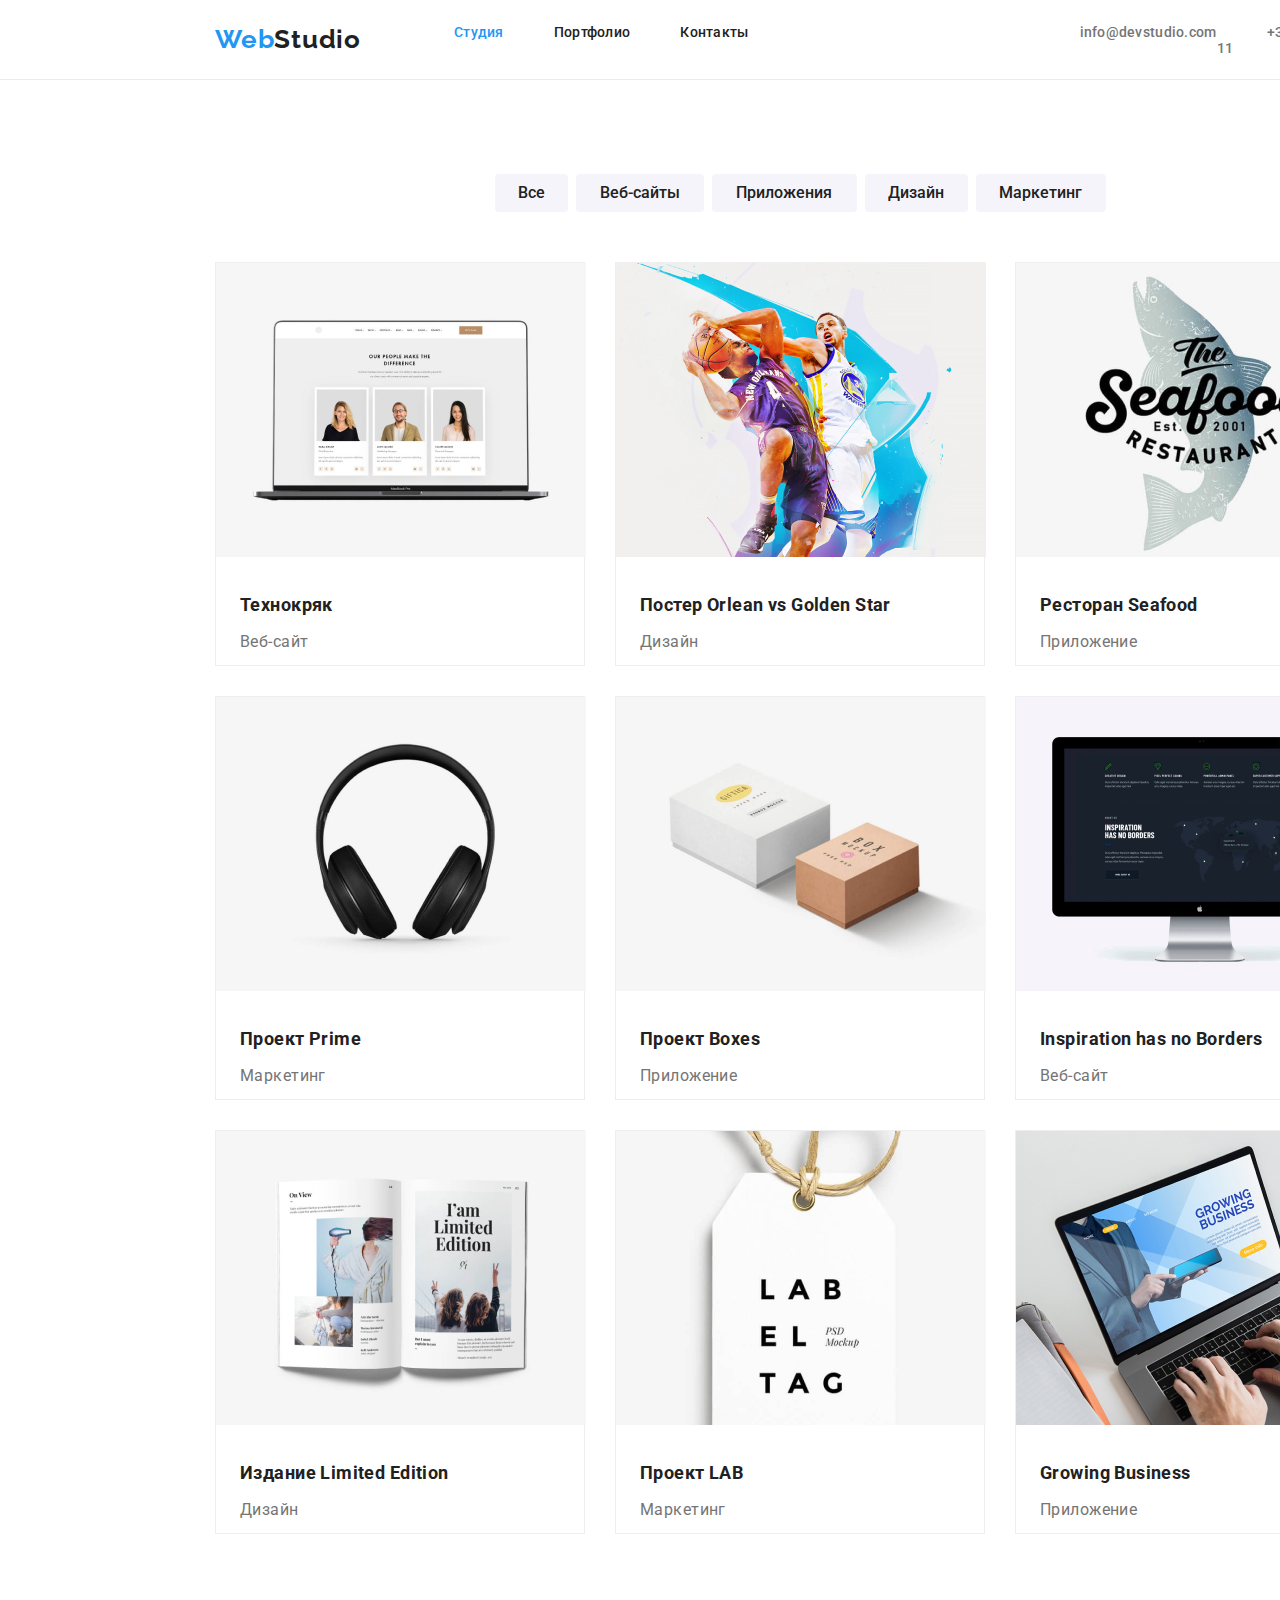
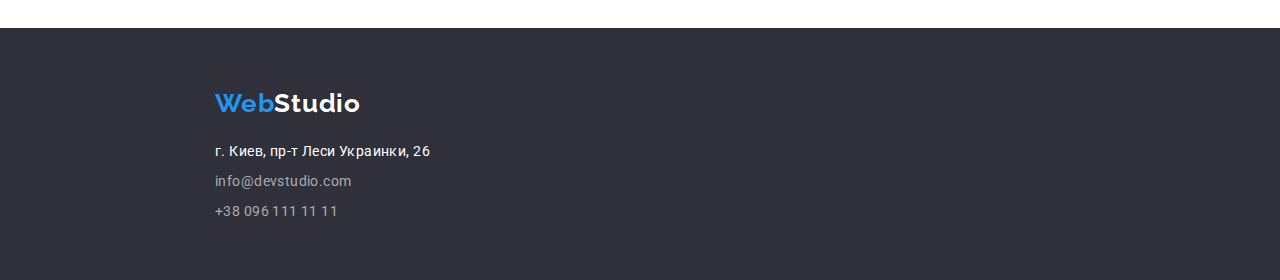
==== portfolio.html @ d246396d "Додана геометрія сторінки" ====
<!DOCTYPE html>
<html lang="ru">
<head>
    <meta charset="UTF-8">
    <meta name="viewport" content="width=device-width, initial-scale=1.0">
    <link rel="stylesheet" href="https://cdnjs.cloudflare.com/ajax/libs/modern-normalize/1.0.0/modern-normalize.min.css"/>
    <!-- <link rel="stylesheet" href="https://necolas.github.io/normalize.css/8.0.1/normalize.css" /> -->
    <link href="https://fonts.googleapis.com/css2?family=Oleo+Script&family=Raleway:wght@700&family=Roboto:wght@400;500;700;900&display=swap" rel="stylesheet">
    <link rel="stylesheet" href="./css/styles.css" />
    <title>Портфолио</title>
</head>
<body>
    <header class="container container-header">
        <a class="logo" href="./index.html" lang="en">Web<span class="logo-header">Studio</span></a>
        <div class="nav-address">
            <nav>
                <ul class="container-nav">
                    <li><a class="nav studio" href="./index.html">Студия</a></li>
                    <li><a class="nav" href="./portfolio.html">Портфолио</a></li>
                    <li><a class="nav" href="">Контакты</a></li>
                </ul>
            </nav>
            <address>
                <ul class="container-address">
                    <li><a class="contact-header" href="mailto:info@devstudio.com">info@devstudio.com</a></li>
                    <li><a class="contact-header" href="tel:+380961111111">+38 096 111 11 11</a></li>
                </ul>
            </address>
        </div>
    </header>

    <main class="container">
        <h1 hidden>Якась прихована херня</h1>
        <section class="block-portfolio">
            <h2 hidden>Ще одна прихована херня</h2>
            <ul class="button">
                <li class="b"><button class="buttons b1" type="button">Все</button></li>
                <li class="b"><button class="buttons b2" type="button">Веб-сайты</button></li>
                <li class="b"><button class="buttons b3" type="button">Приложения</button></li>
                <li class="b"><button class="buttons b4" type="button">Дизайн</button></li>
                <li class="b"><button class="buttons b5" type="button">Маркетинг</button></li>
            </ul>
            <ul class="desc">
                <li class="desc-portfolio">
                    <a href="">
                        <img src="./images/tech.jpg" width="370" height="294" alt="Веб-сайт Технокряка" />
                        <h3 class="header-project">Технокряк</h3>
                        <p class="desc-project">Веб-сайт</p>
                    </a>
                </li>
                <li class="desc-portfolio">
                    <a href="">
                        <img src="./images/basket.jpg" width="370" height="294" alt="Дизайн постера" />
                        <h3 class="header-project">Постер <span lang="en">Orlean vs Golden Star</span></h3>
                        <p class="desc-project">Дизайн</p>
                    </a>
                </li>
                <li class="desc-portfolio">
                    <a href="">
                        <img src="./images/restaurant.jpg" width="370" height="294" alt="Приложение ресторана" />
                        <h3 class="header-project">Ресторан <span lang="en">Seafood</span></h3>
                        <p class="desc-project">Приложение</p>
                    </a>
                </li>
                <li class="desc-portfolio">
                    <a href="">
                        <img src="./images/prime.jpg" width="370" height="294" alt="Маркетинговый проект" />
                        <h3 class="header-project">Проект <span lang="en">Prime</span></h3>
                        <p class="desc-project">Маркетинг</p>
                    </a>
                </li>
                <li class="desc-portfolio">
                    <a href="">
                        <img src="./images/boxes.jpg" width="370" height="294" alt="Приложение проекта" />
                        <h3 class="header-project">Проект <span lang="en">Boxes</span></h3>
                        <p class="desc-project">Приложение</p>
                    </a>
                </li>
                <li class="desc-portfolio">
                    <a href="">
                        <img src="./images/inspiration.jpg" width="370" height="294" alt="Веб-сайт Inspiration" />
                        <h3 class="header-project" lang="en">Inspiration has no Borders</h3>
                        <p class="desc-project">Веб-сайт</p>
                    </a>
                </li>
                <li class="desc-portfolio">
                    <a href="">
                        <img src="./images/publishing.jpg" width="370" height="294" alt="Дизайн издания" />
                        <h3 class="header-project">Издание <span lang="en">Limited Edition</span></h3>
                        <p class="desc-project">Дизайн</p>
                    </a>
                </li>
                <li class="desc-portfolio">
                    <a href="">
                        <img src="./images/lab.jpg" width="370" height="294" alt="Маркетинговый проект" />
                        <h3 class="header-project">Проект <span lang="en">LAB</span></h3>
                        <p class="desc-project">Маркетинг</p>
                    </a>
                </li>
                <li class="desc-portfolio">
                    <a href="">
                        <img src="./images/business.jpg" width="370" height="294" alt="Бизнесовое приложение" />
                        <h3 class="header-project" lang="en">Growing Business</h3>
                        <p class="desc-project">Приложение</p>
                    </a>
                </li>
            </ul>
        </section>
    </main>

    <footer class="container">
        <a class="logo" href="./index.html" lang="en">Web<span class="logo-footer">Studio</span></a>
        <address>
            <ul>
                <li class="container-addr"><a class="address" href="https://www.google.com/maps/d/viewer?mid=10uSM3H-mIU3GznYo2szRIEphczw&msa=0&ll=50.42732700000004%2C30.538092&z=17" target="_blank" rel="noopener noreferrer nofollow">г. Киев, пр-т Леси Украинки, 26</a></li>
                <li class="container-contacts"><a class="contact-footer" href="mailto:info@devstudio.com">info@devstudio.com</a></li>
                <li class="container-contacts"><a class="contact-footer" href="tel:+380961111111">+38 096 111 11 11</a></li>
            </ul>
        </address>
    </footer>
</body>
</html>
---- css/styles.css ----
* {
    margin: 0px;
    padding: 0px;
}

p, h1, h2, h3, ul {
    margin-block-start: 0px;
    margin-block-end: 0px;
}

ul {
    padding-inline-start: 0px;
}

body {
    font-family: 'Roboto', sans-serif;
    font-weight: 400;
    font-size: 14px;
    color: #757575;
    letter-spacing: 0.03em;
    line-height: 24px;
}

a {
    text-decoration: none;
}

ul {
    list-style-type: none;
}

header {
    font-weight: 500;
    line-height: 16px;
    letter-spacing: 0.02em;
}

.nav:hover, .contact-header:hover, .contact-footer:hover,
.logo:hover, .address:hover {
    color: #2196F3;
    /* text-decoration: underline; */
    cursor: pointer;
}

.buttons:hover {
    color: #FFFFFF;
    background-color: #2196F3;
    box-shadow: 0px 3px 1px rgba(0, 0, 0, 0.1), 0px 1px 2px rgba(0, 0, 0, 0.08), 0px 2px 2px rgba(0, 0, 0, 0.12);
    /* text-decoration: underline; */
    cursor: pointer;

}

.nav:focus, .contact-header:focus, .contact-footer:focus,
.logo:focus, .address:focus {
    color: #2196F3;
}

.buttons:focus {
    color: #FFFFFF;
    background-color:  #2196F3;
    box-shadow: 0px 3px 1px rgba(0, 0, 0, 0.1), 0px 1px 2px rgba(0, 0, 0, 0.08), 0px 2px 2px rgba(0, 0, 0, 0.12);
}

footer, .section-main {
    background-color: #2F303A;
}

.logo {
    font-family: 'Raleway', sans-serif;
    font-weight: 700;
    font-size: 26px;
    color: #2196F3;
    line-height: 31px;
    letter-spacing: 0.03em;
}

.logo-header {
    color: #212121;
}

.logo-footer {
    color: #FFFFFF;
}

.nav {
    color: #212121;
}

.contact-header {
    color: #757575;
    font-style: normal;
}

.contact-footer {
    color: rgba(255, 255, 255, 0.6);
    font-style: normal;
}

.address {
    color: #FFFFFF;
    font-style: normal;
}

.button-main {
    font-family: 'Roboto', sans-serif;
    font-weight: 700;
    font-size: 16px;
    color: #FFFFFF;
    background-color: #188CE8;
    width: 200px;
    height: 50px;
    border: 0px;
    border-radius: 4px;
    box-shadow: 0px 4px 4px rgba(0, 0, 0, 0.15);
}

.buttons {
    font-family: 'Roboto', sans-serif;
    font-weight: 500;
    font-size: 16px;
    color: #212121;
    background-color: #F5F4FA;
    height: 38px;
    border: 0px;
    border-radius: 4px;
}

.b:not(:last-child) {
    margin-right: 8px;
}

.b1 {
    width: 73px;
}

.b2 {
    width: 128px;
}

.b3 {
    width: 145px;
}

.b4 {
    width: 103px;
}

.b5 {
    width: 130px;
}

.desc-names {
    font-size: 16px;
    line-height: 30px;
    background-color: #F5F4FA;
    padding-top: 94px;
}

.desc {
    font-size: 16px;
    line-height: 30px;
    display: flex;
    flex-direction: row;
    flex-wrap: wrap;
    justify-content: space-between;
    /*align-content: space-between;*/
}

.header-main {
    font-weight: 900;
    font-size: 44px;
    color: #FFFFFF;
    text-transform: uppercase;
    text-align: center;
    letter-spacing: 0.06em;
    line-height: 60px;
}

.header-project {
    font-weight: 700;
    font-size: 18px;
    color: #212121;
    line-height: 36px;
    margin: 20px 24px 4px;
}

.header-section {
    font-weight: 700;
    font-size: 36px;
    color: #212121;
    line-height: 42px;
    text-align: center;
}

.header-feature {
    font-weight: 700;
    font-size: 14px;
    color: #212121;
    text-transform: uppercase;
    line-height: 16px;
}

.header-name {
    font-weight: 500;
    font-size: 16px;
    color: #212121;
    line-height: 19px;
    text-align: center;
    padding-top: 30px;
    padding-bottom: 10px;
}

.desc-name {
    line-height: 19px;
    text-align: center;
    padding-bottom: 30px;
}

.desc-project {
    color: #757575;
    margin: 0px 24px 20px;
}

.studio, .portfolio {
    color: #2196F3;
}

.container {
    width: 1600px;
}

.container-header {
    display: flex;
    align-items: center;
    height: 80px;
    padding: 24px 215px;
    justify-content: space-between;
    border-bottom: 1px solid #ECECEC;
}

header > a {
    margin-right: 43px; /* =93-50 */
}

.nav-address {
    display: flex;
    justify-content: space-between;
}

.container-nav {
    display: flex;
    margin-right: 281px; /* =331-50 */
}

.container-address {
    display: flex;
}

.nav, .contact-header {
    margin-left: 50px;
}

.section-main {
    height: 600px;
    padding: 200px 452px;
    display: flex;
    flex-direction: column;
    align-items: center;
    justify-content: space-between;
}

.features {
    display: flex;
    flex-direction: row;
    padding: 94px 215px;
}

.block-feature {
    width: 270px;
}

.block-feature:not(:last-child) {
    margin-right: 30px;
}

.desc-feature {
    height: 75px;
    margin-top: 10px;
}

.images {
    display: flex;
    flex-direction: row;
    padding: 50px 215px 94px;
}

.image:not(:last-child) {
    margin-right: 30px;
}

.container-name {
    display: flex;
    flex-direction: row;
    padding: 50px 215px 94px;
}

.block-name {
    width: 270px;
    height: 368px;
    background-color: #FFFFFF;
    border-radius: 0px 0px 4px 4px;
    box-shadow: 0px 1px 3px rgba(0, 0, 0, 0.12), 0px 1px 1px rgba(0, 0, 0, 0.14), 0px 2px 1px rgba(0, 0, 0, 0.2);
}

.block-name:not(:last-child) {
    margin-right: 30px;
}

footer {
    height: 252px;
    padding-top: 60px;
    padding-left: 215px;
    padding-bottom: 60px;
}

.container-addr {
    margin-top: 20px;
    height: 21px;
}

.container-contacts {
    margin-top: 9px;
    height: 21px;
}

.block-portfolio {
    width: 1170px;
    height: 1360px;
    margin: 94px 215px;
}

.button {
    display: flex;
    flex-direction: row;
    justify-content: center;
    margin-bottom: 20px; /* =50-30 */
}

.desc-portfolio {
    width: 370px;
    height: 404px;
    border: 1px solid #EEEEEE;
    margin-top: 30px;
}
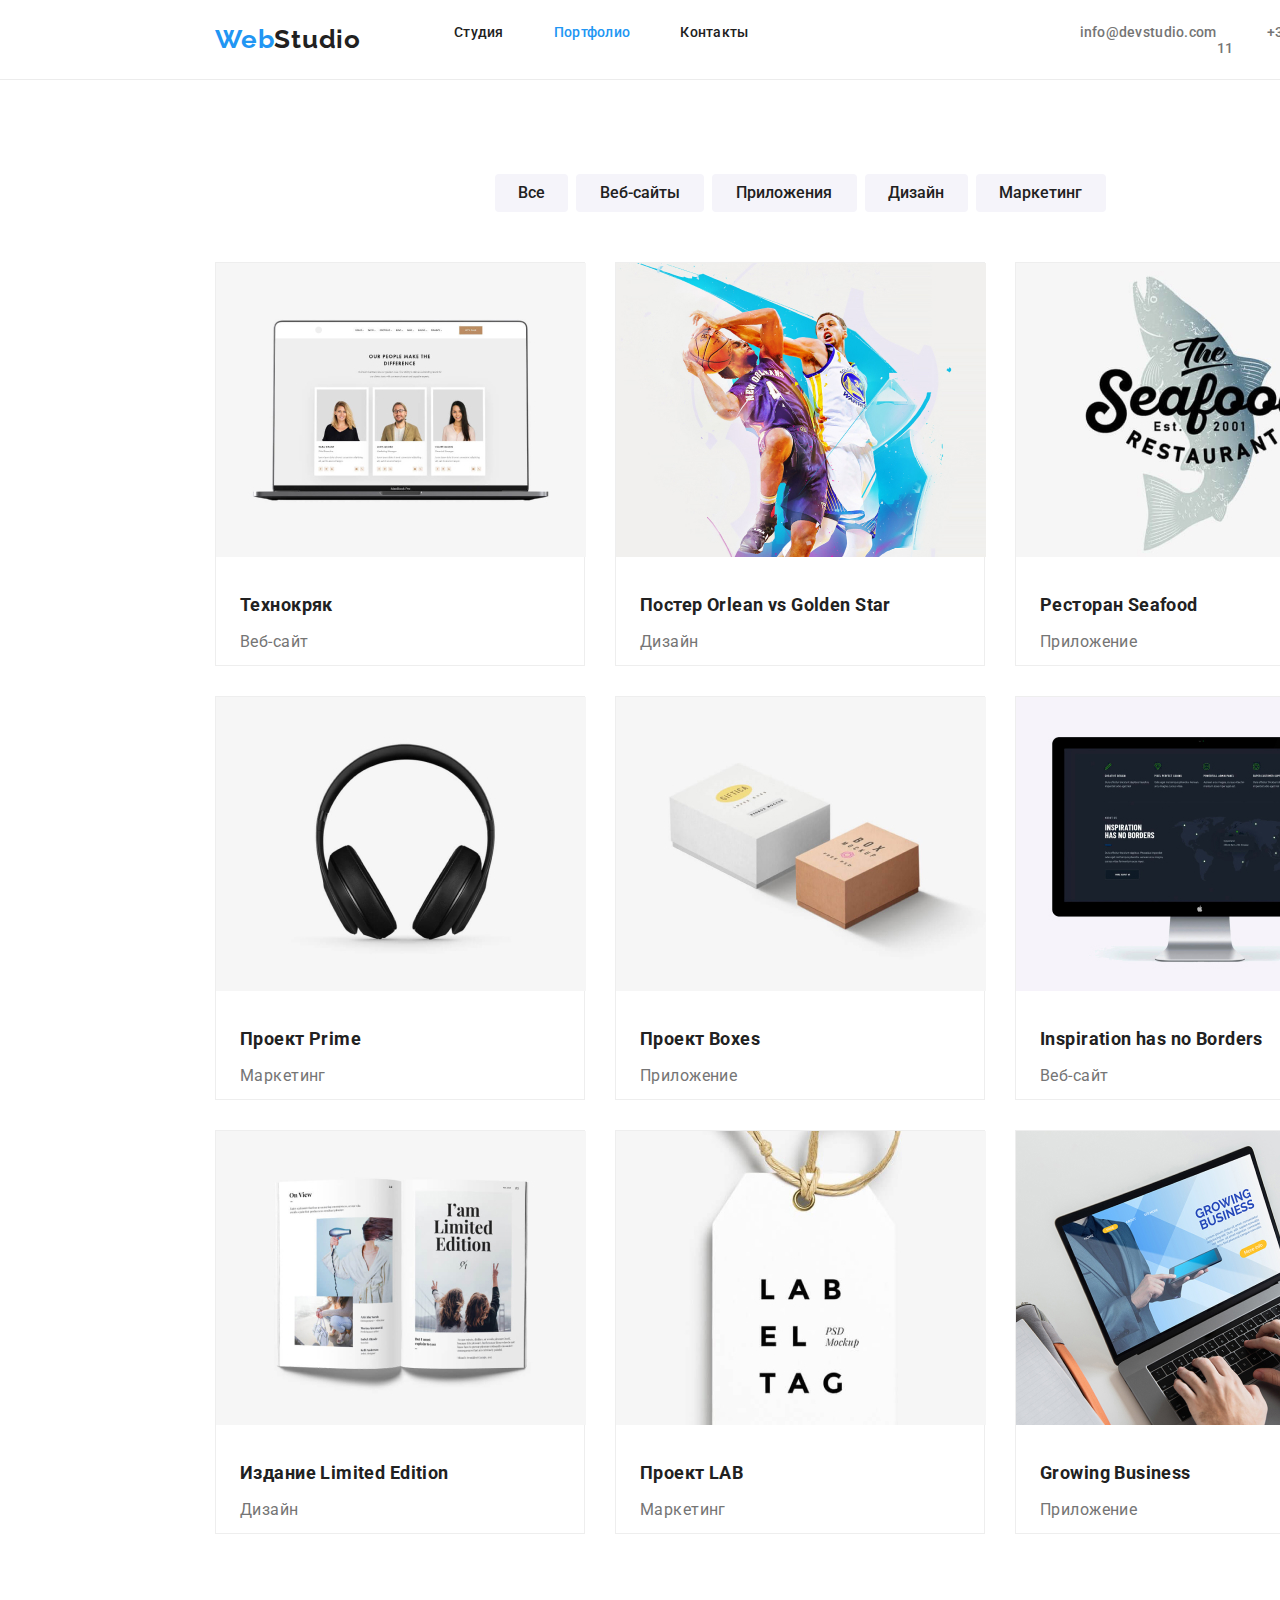
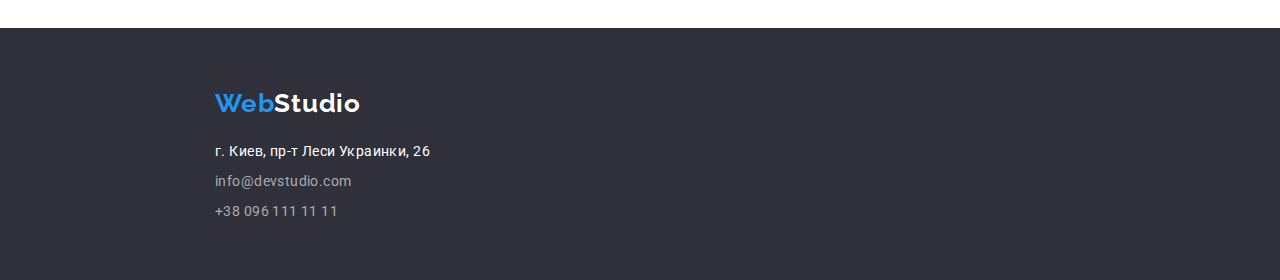
==== commit 119f262b: "Додана 1 правка" ====
--- a/portfolio.html
+++ b/portfolio.html
@@ -15,8 +15,8 @@
         <div class="nav-address">
             <nav>
                 <ul class="container-nav">
-                    <li><a class="nav studio" href="./index.html">Студия</a></li>
-                    <li><a class="nav" href="./portfolio.html">Портфолио</a></li>
+                    <li><a class="nav" href="./index.html">Студия</a></li>
+                    <li><a class="nav portfolio" href="./portfolio.html">Портфолио</a></li>
                     <li><a class="nav" href="">Контакты</a></li>
                 </ul>
             </nav>
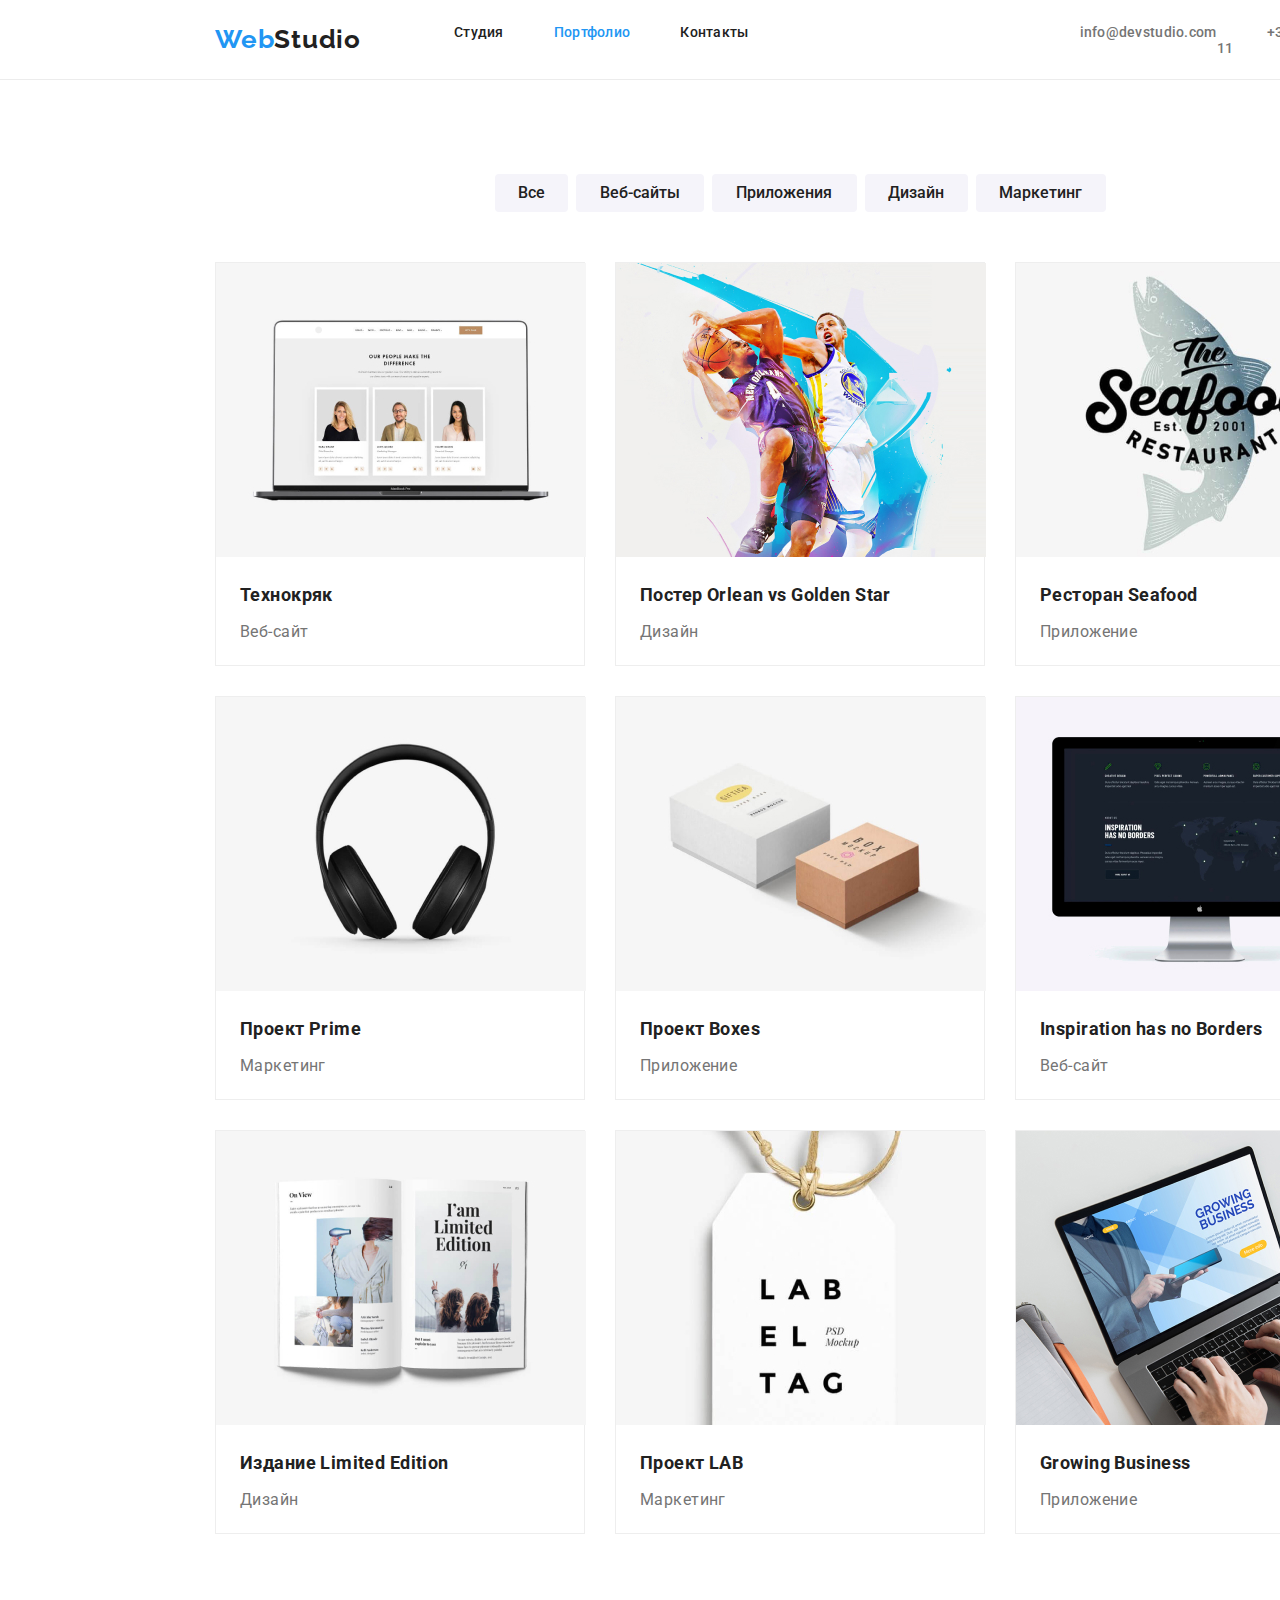
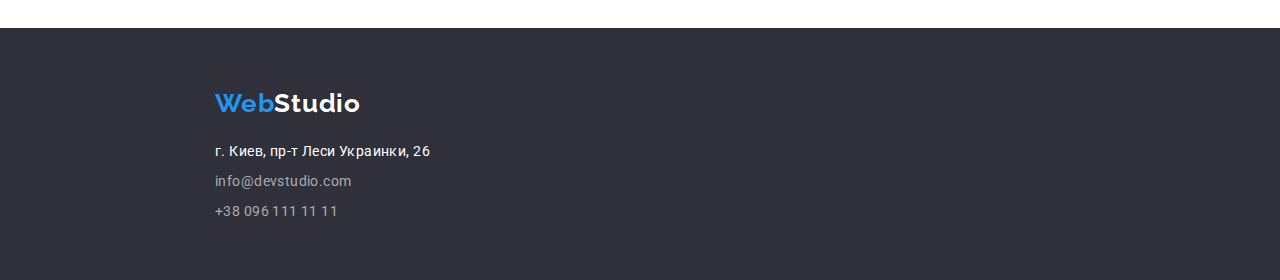
==== commit 733551b8: "Додано обгортки div та видалено нижні відступи картинок" ====
--- a/portfolio.html
+++ b/portfolio.html
@@ -44,64 +44,82 @@
                 <li class="desc-portfolio">
                     <a href="">
                         <img src="./images/tech.jpg" width="370" height="294" alt="Веб-сайт Технокряка" />
-                        <h3 class="header-project">Технокряк</h3>
-                        <p class="desc-project">Веб-сайт</p>
+                        <div class="project">
+                            <h3 class="header-project">Технокряк</h3>
+                            <p class="desc-project">Веб-сайт</p>
+                        </div>
                     </a>
                 </li>
                 <li class="desc-portfolio">
                     <a href="">
                         <img src="./images/basket.jpg" width="370" height="294" alt="Дизайн постера" />
-                        <h3 class="header-project">Постер <span lang="en">Orlean vs Golden Star</span></h3>
-                        <p class="desc-project">Дизайн</p>
+                        <div class="project">
+                            <h3 class="header-project">Постер <span lang="en">Orlean vs Golden Star</span></h3>
+                            <p class="desc-project">Дизайн</p>
+                        </div>
                     </a>
                 </li>
                 <li class="desc-portfolio">
                     <a href="">
                         <img src="./images/restaurant.jpg" width="370" height="294" alt="Приложение ресторана" />
-                        <h3 class="header-project">Ресторан <span lang="en">Seafood</span></h3>
-                        <p class="desc-project">Приложение</p>
+                        <div class="project">
+                            <h3 class="header-project">Ресторан <span lang="en">Seafood</span></h3>
+                            <p class="desc-project">Приложение</p>
+                        </div>
                     </a>
                 </li>
                 <li class="desc-portfolio">
                     <a href="">
                         <img src="./images/prime.jpg" width="370" height="294" alt="Маркетинговый проект" />
-                        <h3 class="header-project">Проект <span lang="en">Prime</span></h3>
-                        <p class="desc-project">Маркетинг</p>
+                        <div class="project">
+                            <h3 class="header-project">Проект <span lang="en">Prime</span></h3>
+                            <p class="desc-project">Маркетинг</p>
+                        </div>
                     </a>
                 </li>
                 <li class="desc-portfolio">
                     <a href="">
                         <img src="./images/boxes.jpg" width="370" height="294" alt="Приложение проекта" />
-                        <h3 class="header-project">Проект <span lang="en">Boxes</span></h3>
-                        <p class="desc-project">Приложение</p>
+                        <div class="project">
+                            <h3 class="header-project">Проект <span lang="en">Boxes</span></h3>
+                            <p class="desc-project">Приложение</p>
+                        </div>
                     </a>
                 </li>
                 <li class="desc-portfolio">
                     <a href="">
                         <img src="./images/inspiration.jpg" width="370" height="294" alt="Веб-сайт Inspiration" />
-                        <h3 class="header-project" lang="en">Inspiration has no Borders</h3>
-                        <p class="desc-project">Веб-сайт</p>
+                        <div class="project">
+                            <h3 class="header-project" lang="en">Inspiration has no Borders</h3>
+                            <p class="desc-project">Веб-сайт</p>
+                        </div>
                     </a>
                 </li>
                 <li class="desc-portfolio">
                     <a href="">
                         <img src="./images/publishing.jpg" width="370" height="294" alt="Дизайн издания" />
-                        <h3 class="header-project">Издание <span lang="en">Limited Edition</span></h3>
-                        <p class="desc-project">Дизайн</p>
+                        <div class="project">
+                            <h3 class="header-project">Издание <span lang="en">Limited Edition</span></h3>
+                            <p class="desc-project">Дизайн</p>
+                        </div>
                     </a>
                 </li>
                 <li class="desc-portfolio">
                     <a href="">
                         <img src="./images/lab.jpg" width="370" height="294" alt="Маркетинговый проект" />
-                        <h3 class="header-project">Проект <span lang="en">LAB</span></h3>
-                        <p class="desc-project">Маркетинг</p>
+                        <div class="project">
+                            <h3 class="header-project">Проект <span lang="en">LAB</span></h3>
+                            <p class="desc-project">Маркетинг</p>
+                        </div>
                     </a>
                 </li>
                 <li class="desc-portfolio">
                     <a href="">
                         <img src="./images/business.jpg" width="370" height="294" alt="Бизнесовое приложение" />
-                        <h3 class="header-project" lang="en">Growing Business</h3>
-                        <p class="desc-project">Приложение</p>
+                        <div class="project">
+                            <h3 class="header-project" lang="en">Growing Business</h3>
+                            <p class="desc-project">Приложение</p>
+                        </div>
                     </a>
                 </li>
             </ul>
--- a/css/styles.css
+++ b/css/styles.css
@@ -10,6 +10,11 @@
 
 ul {
     padding-inline-start: 0px;
+}
+
+img {
+    display: block;
+    /* max-width: 100%; */
 }
 
 body {
@@ -182,7 +187,8 @@
     font-size: 18px;
     color: #212121;
     line-height: 36px;
-    margin: 20px 24px 4px;
+    /* margin: 20px 24px 4px; */
+    margin-bottom: 4px;
 }
 
 .header-section {
@@ -207,19 +213,28 @@
     color: #212121;
     line-height: 19px;
     text-align: center;
-    padding-top: 30px;
-    padding-bottom: 10px;
+    /* padding-top: 30px;
+    padding-bottom: 10px; */
+    margin-bottom: 10px;
 }
 
 .desc-name {
     line-height: 19px;
     text-align: center;
-    padding-bottom: 30px;
+    /* padding-bottom: 30px; */
+}
+
+.name {
+    padding: 30px 0px;
 }
 
 .desc-project {
     color: #757575;
-    margin: 0px 24px 20px;
+    /* margin: 0px 24px 20px; */
+}
+
+.project {
+    padding: 20px 24px;
 }
 
 .studio, .portfolio {
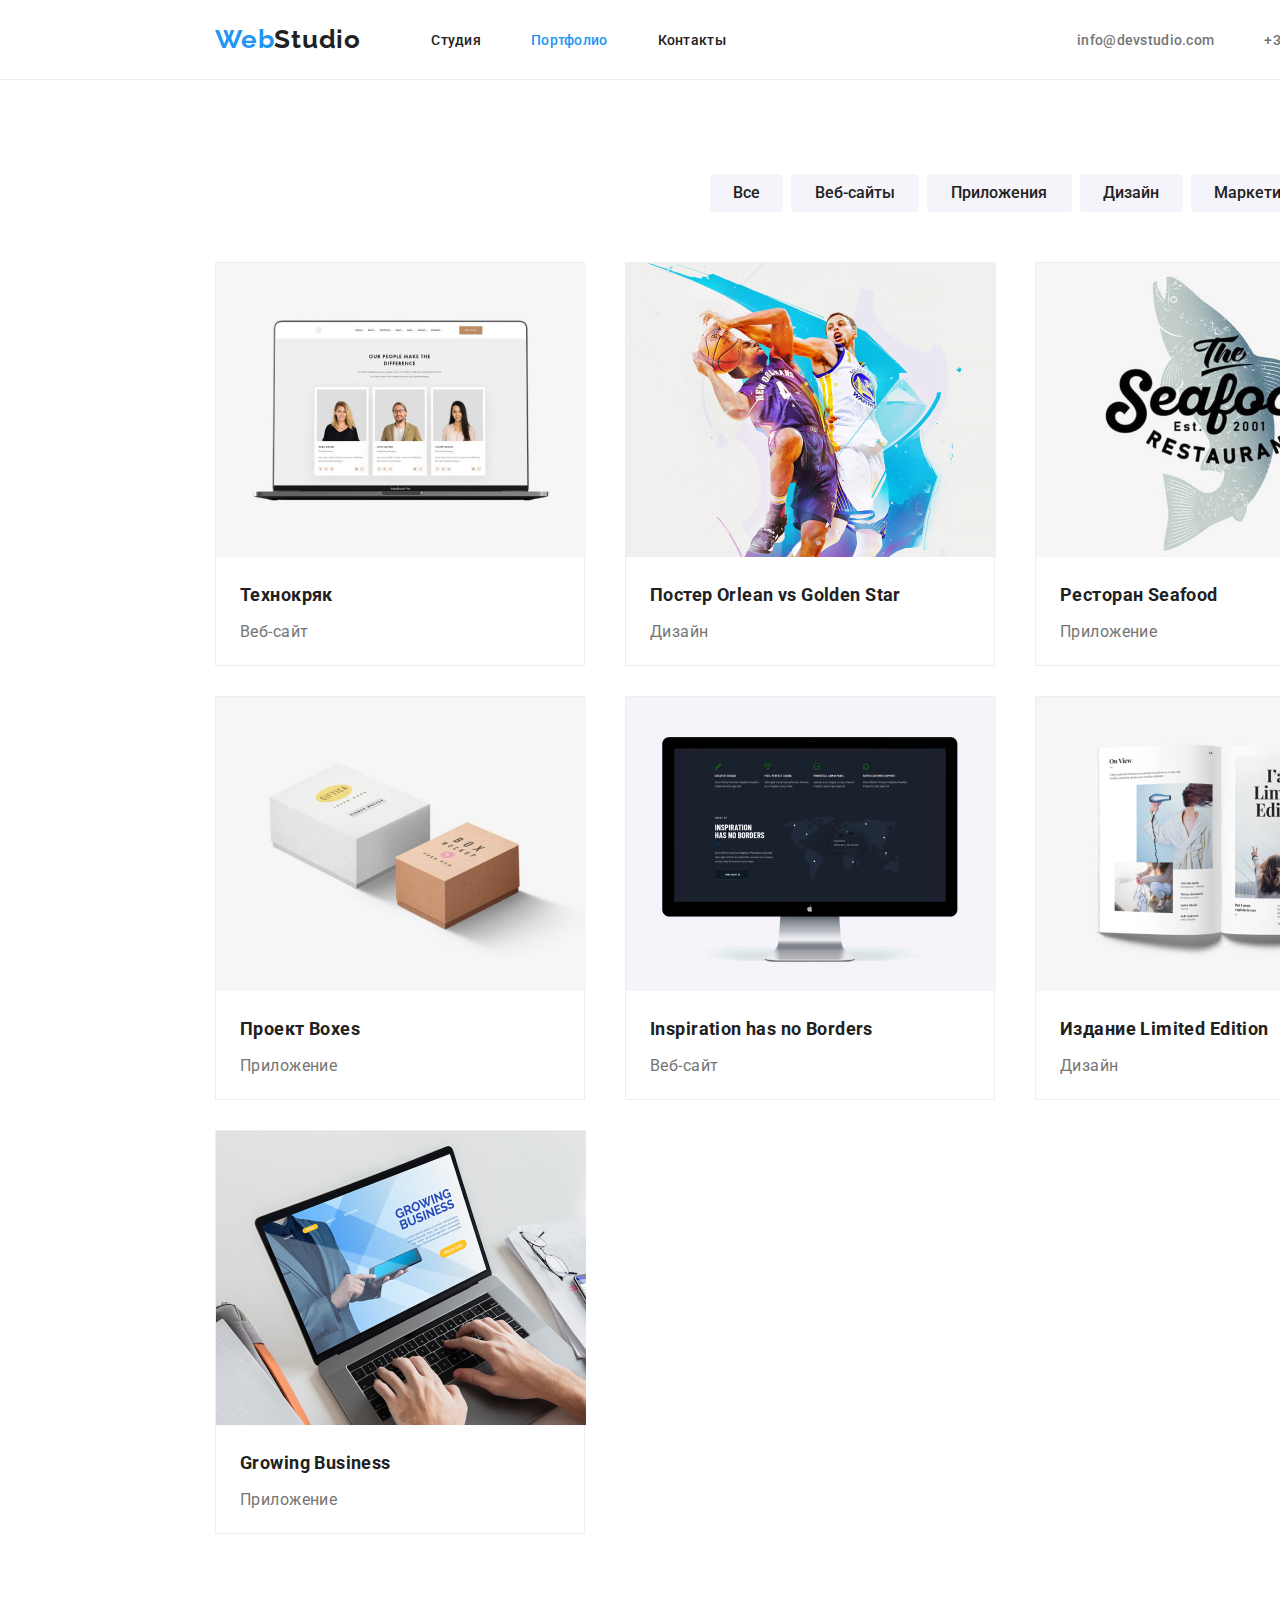
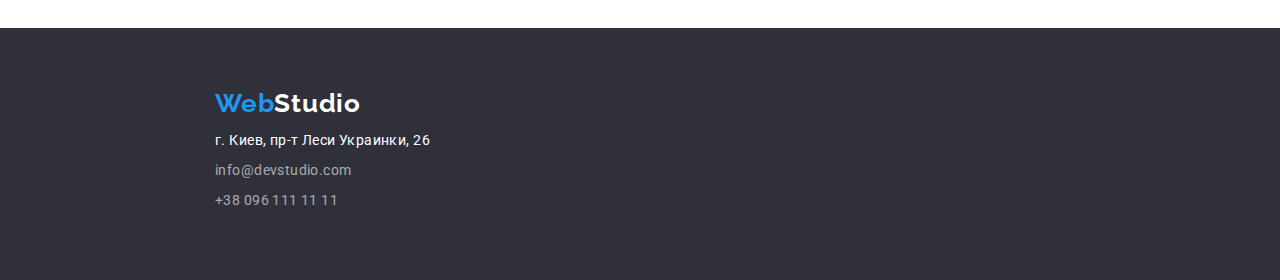
==== commit 1e1d37db: "Перероблено розмітку сторінки Студіо" ====
--- a/portfolio.html
+++ b/portfolio.html
@@ -10,131 +10,135 @@
     <title>Портфолио</title>
 </head>
 <body>
-    <header class="container container-header">
-        <a class="logo" href="./index.html" lang="en">Web<span class="logo-header">Studio</span></a>
-        <div class="nav-address">
-            <nav>
+    <header>
+        <div class="container container-header">
+            <a class="logo" href="./index.html" lang="en">Web<span class="logo-header">Studio</span></a>
+            <nav class="navigation">
                 <ul class="container-nav">
-                    <li><a class="nav" href="./index.html">Студия</a></li>
-                    <li><a class="nav portfolio" href="./portfolio.html">Портфолио</a></li>
-                    <li><a class="nav" href="">Контакты</a></li>
+                    <li class="nav-item"><a class="nav" href="./index.html">Студия</a></li>
+                    <li class="nav-item"><a class="nav portfolio" href="./portfolio.html">Портфолио</a></li>
+                    <li class="nav-item"><a class="nav" href="">Контакты</a></li>
                 </ul>
             </nav>
             <address>
                 <ul class="container-address">
-                    <li><a class="contact-header" href="mailto:info@devstudio.com">info@devstudio.com</a></li>
-                    <li><a class="contact-header" href="tel:+380961111111">+38 096 111 11 11</a></li>
+                    <li class="contact-item"><a class="contact-header" href="mailto:info@devstudio.com">info@devstudio.com</a></li>
+                    <li class="contact-item"><a class="contact-header" href="tel:+380961111111">+38 096 111 11 11</a></li>
                 </ul>
             </address>
         </div>
     </header>
 
-    <main class="container">
+    <main>
         <h1 hidden>Якась прихована херня</h1>
         <section class="block-portfolio">
-            <h2 hidden>Ще одна прихована херня</h2>
-            <ul class="button">
-                <li class="b"><button class="buttons b1" type="button">Все</button></li>
-                <li class="b"><button class="buttons b2" type="button">Веб-сайты</button></li>
-                <li class="b"><button class="buttons b3" type="button">Приложения</button></li>
-                <li class="b"><button class="buttons b4" type="button">Дизайн</button></li>
-                <li class="b"><button class="buttons b5" type="button">Маркетинг</button></li>
-            </ul>
-            <ul class="desc">
-                <li class="desc-portfolio">
-                    <a href="">
-                        <img src="./images/tech.jpg" width="370" height="294" alt="Веб-сайт Технокряка" />
-                        <div class="project">
-                            <h3 class="header-project">Технокряк</h3>
-                            <p class="desc-project">Веб-сайт</p>
-                        </div>
-                    </a>
-                </li>
-                <li class="desc-portfolio">
-                    <a href="">
-                        <img src="./images/basket.jpg" width="370" height="294" alt="Дизайн постера" />
-                        <div class="project">
-                            <h3 class="header-project">Постер <span lang="en">Orlean vs Golden Star</span></h3>
-                            <p class="desc-project">Дизайн</p>
-                        </div>
-                    </a>
-                </li>
-                <li class="desc-portfolio">
-                    <a href="">
-                        <img src="./images/restaurant.jpg" width="370" height="294" alt="Приложение ресторана" />
-                        <div class="project">
-                            <h3 class="header-project">Ресторан <span lang="en">Seafood</span></h3>
-                            <p class="desc-project">Приложение</p>
-                        </div>
-                    </a>
-                </li>
-                <li class="desc-portfolio">
-                    <a href="">
-                        <img src="./images/prime.jpg" width="370" height="294" alt="Маркетинговый проект" />
-                        <div class="project">
-                            <h3 class="header-project">Проект <span lang="en">Prime</span></h3>
-                            <p class="desc-project">Маркетинг</p>
-                        </div>
-                    </a>
-                </li>
-                <li class="desc-portfolio">
-                    <a href="">
-                        <img src="./images/boxes.jpg" width="370" height="294" alt="Приложение проекта" />
-                        <div class="project">
-                            <h3 class="header-project">Проект <span lang="en">Boxes</span></h3>
-                            <p class="desc-project">Приложение</p>
-                        </div>
-                    </a>
-                </li>
-                <li class="desc-portfolio">
-                    <a href="">
-                        <img src="./images/inspiration.jpg" width="370" height="294" alt="Веб-сайт Inspiration" />
-                        <div class="project">
-                            <h3 class="header-project" lang="en">Inspiration has no Borders</h3>
-                            <p class="desc-project">Веб-сайт</p>
-                        </div>
-                    </a>
-                </li>
-                <li class="desc-portfolio">
-                    <a href="">
-                        <img src="./images/publishing.jpg" width="370" height="294" alt="Дизайн издания" />
-                        <div class="project">
-                            <h3 class="header-project">Издание <span lang="en">Limited Edition</span></h3>
-                            <p class="desc-project">Дизайн</p>
-                        </div>
-                    </a>
-                </li>
-                <li class="desc-portfolio">
-                    <a href="">
-                        <img src="./images/lab.jpg" width="370" height="294" alt="Маркетинговый проект" />
-                        <div class="project">
-                            <h3 class="header-project">Проект <span lang="en">LAB</span></h3>
-                            <p class="desc-project">Маркетинг</p>
-                        </div>
-                    </a>
-                </li>
-                <li class="desc-portfolio">
-                    <a href="">
-                        <img src="./images/business.jpg" width="370" height="294" alt="Бизнесовое приложение" />
-                        <div class="project">
-                            <h3 class="header-project" lang="en">Growing Business</h3>
-                            <p class="desc-project">Приложение</p>
-                        </div>
-                    </a>
-                </li>
-            </ul>
+            <div class="container">
+                <h2 hidden>Ще одна прихована херня</h2>
+                <ul class="button">
+                    <li class="b"><button class="buttons b1" type="button">Все</button></li>
+                    <li class="b"><button class="buttons b2" type="button">Веб-сайты</button></li>
+                    <li class="b"><button class="buttons b3" type="button">Приложения</button></li>
+                    <li class="b"><button class="buttons b4" type="button">Дизайн</button></li>
+                    <li class="b"><button class="buttons b5" type="button">Маркетинг</button></li>
+                </ul>
+                <ul class="desc">
+                    <li class="desc-portfolio">
+                        <a href="">
+                            <img src="./images/tech.jpg" width="370" height="294" alt="Веб-сайт Технокряка" />
+                            <div class="project">
+                                <h3 class="header-project">Технокряк</h3>
+                                <p class="desc-project">Веб-сайт</p>
+                            </div>
+                        </a>
+                    </li>
+                    <li class="desc-portfolio">
+                        <a href="">
+                            <img src="./images/basket.jpg" width="370" height="294" alt="Дизайн постера" />
+                            <div class="project">
+                                <h3 class="header-project">Постер <span lang="en">Orlean vs Golden Star</span></h3>
+                                <p class="desc-project">Дизайн</p>
+                            </div>
+                        </a>
+                    </li>
+                    <li class="desc-portfolio">
+                        <a href="">
+                            <img src="./images/restaurant.jpg" width="370" height="294" alt="Приложение ресторана" />
+                            <div class="project">
+                                <h3 class="header-project">Ресторан <span lang="en">Seafood</span></h3>
+                                <p class="desc-project">Приложение</p>
+                            </div>
+                        </a>
+                    </li>
+                    <li class="desc-portfolio">
+                        <a href="">
+                            <img src="./images/prime.jpg" width="370" height="294" alt="Маркетинговый проект" />
+                            <div class="project">
+                                <h3 class="header-project">Проект <span lang="en">Prime</span></h3>
+                                <p class="desc-project">Маркетинг</p>
+                            </div>
+                        </a>
+                    </li>
+                    <li class="desc-portfolio">
+                        <a href="">
+                            <img src="./images/boxes.jpg" width="370" height="294" alt="Приложение проекта" />
+                            <div class="project">
+                                <h3 class="header-project">Проект <span lang="en">Boxes</span></h3>
+                                <p class="desc-project">Приложение</p>
+                            </div>
+                        </a>
+                    </li>
+                    <li class="desc-portfolio">
+                        <a href="">
+                            <img src="./images/inspiration.jpg" width="370" height="294" alt="Веб-сайт Inspiration" />
+                            <div class="project">
+                                <h3 class="header-project" lang="en">Inspiration has no Borders</h3>
+                                <p class="desc-project">Веб-сайт</p>
+                            </div>
+                        </a>
+                    </li>
+                    <li class="desc-portfolio">
+                        <a href="">
+                            <img src="./images/publishing.jpg" width="370" height="294" alt="Дизайн издания" />
+                            <div class="project">
+                                <h3 class="header-project">Издание <span lang="en">Limited Edition</span></h3>
+                                <p class="desc-project">Дизайн</p>
+                            </div>
+                        </a>
+                    </li>
+                    <li class="desc-portfolio">
+                        <a href="">
+                            <img src="./images/lab.jpg" width="370" height="294" alt="Маркетинговый проект" />
+                            <div class="project">
+                                <h3 class="header-project">Проект <span lang="en">LAB</span></h3>
+                                <p class="desc-project">Маркетинг</p>
+                            </div>
+                        </a>
+                    </li>
+                    <li class="desc-portfolio">
+                        <a href="">
+                            <img src="./images/business.jpg" width="370" height="294" alt="Бизнесовое приложение" />
+                            <div class="project">
+                                <h3 class="header-project" lang="en">Growing Business</h3>
+                                <p class="desc-project">Приложение</p>
+                            </div>
+                        </a>
+                    </li>
+                </ul>
+            </div>
         </section>
     </main>
 
-    <footer class="container">
-        <a class="logo" href="./index.html" lang="en">Web<span class="logo-footer">Studio</span></a>
-        <address>
-            <ul>
-                <li class="container-addr"><a class="address" href="https://www.google.com/maps/d/viewer?mid=10uSM3H-mIU3GznYo2szRIEphczw&msa=0&ll=50.42732700000004%2C30.538092&z=17" target="_blank" rel="noopener noreferrer nofollow">г. Киев, пр-т Леси Украинки, 26</a></li>
-                <li class="container-contacts"><a class="contact-footer" href="mailto:info@devstudio.com">info@devstudio.com</a></li>
-                <li class="container-contacts"><a class="contact-footer" href="tel:+380961111111">+38 096 111 11 11</a></li>
-            </ul>
-        </address>
+    <footer>
+        <div class="container">
+            <a class="logo" href="./index.html" lang="en">Web<span class="logo-footer">Studio</span></a>
+            <address>
+                <ul>
+                    <li class="container-contacts"><a class="address" href="https://www.google.com/maps/d/viewer?mid=10uSM3H-mIU3GznYo2szRIEphczw&msa=0&ll=50.42732700000004%2C30.538092&z=17" target="_blank" rel="noopener noreferrer nofollow">г. Киев, пр-т Леси Украинки, 26</a></li>
+                    <li class="container-contacts"><a class="contact-footer" href="mailto:info@devstudio.com">info@devstudio.com</a></li>
+                    <li class="container-contacts"><a class="contact-footer" href="tel:+380961111111">+38 096 111 11 11</a></li>
+                </ul>
+            </address>
+        </div>
     </footer>
 </body>
 </html>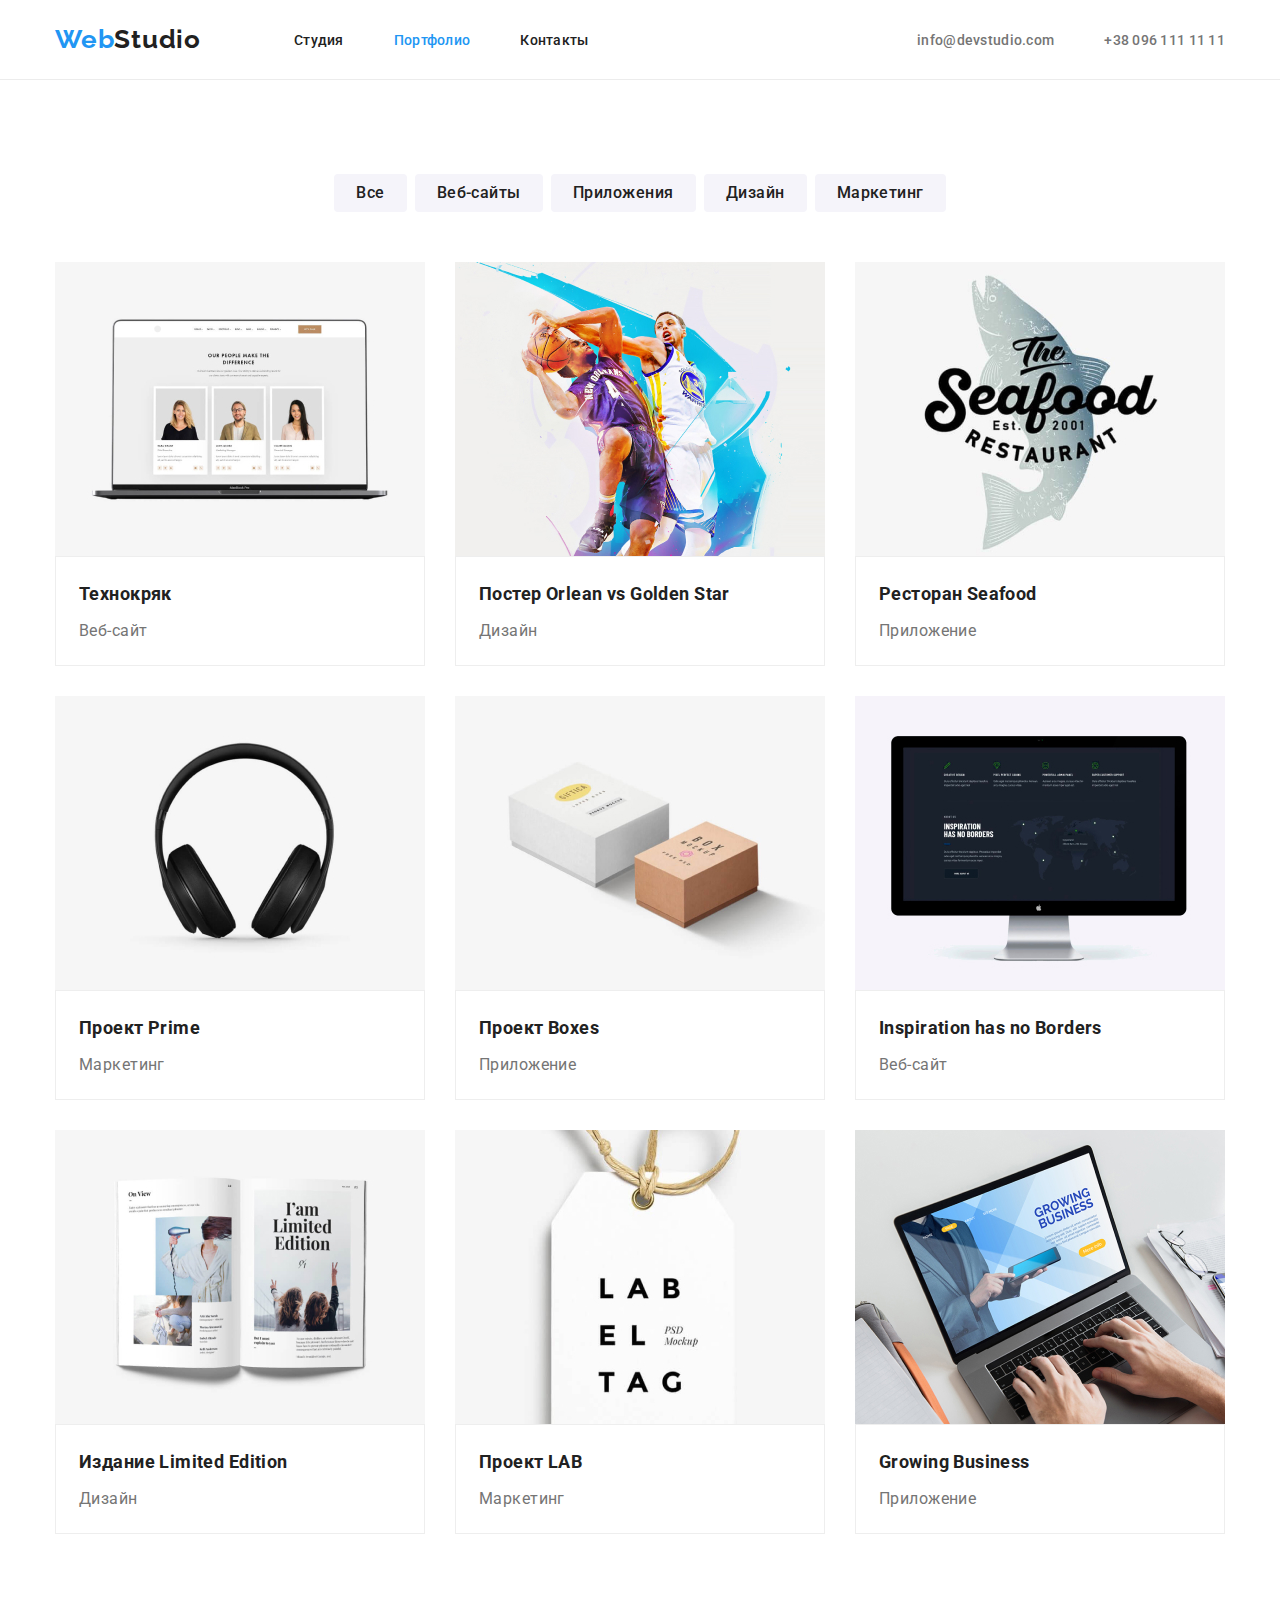
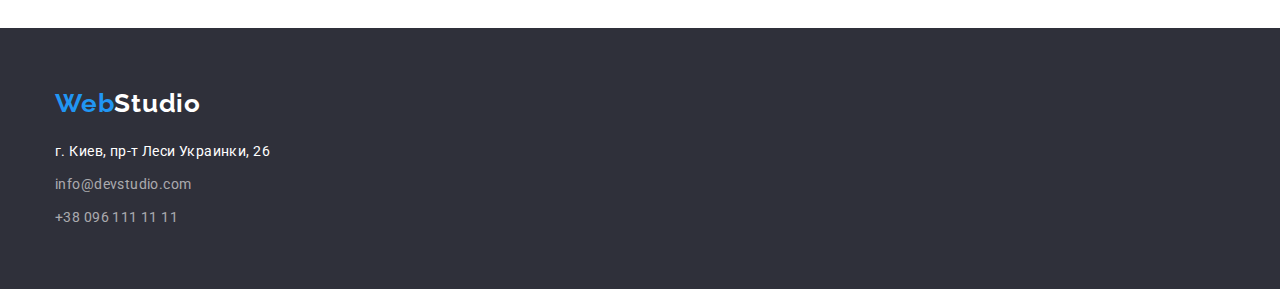
==== commit 92f32d9e: "Переписано стилі для сторінки Портфоліо" ====
--- a/portfolio.html
+++ b/portfolio.html
@@ -33,13 +33,13 @@
         <h1 hidden>Якась прихована херня</h1>
         <section class="block-portfolio">
             <div class="container">
-                <h2 hidden>Ще одна прихована херня</h2>
-                <ul class="button">
-                    <li class="b"><button class="buttons b1" type="button">Все</button></li>
-                    <li class="b"><button class="buttons b2" type="button">Веб-сайты</button></li>
-                    <li class="b"><button class="buttons b3" type="button">Приложения</button></li>
-                    <li class="b"><button class="buttons b4" type="button">Дизайн</button></li>
-                    <li class="b"><button class="buttons b5" type="button">Маркетинг</button></li>
+                <h2 hidden>Лінки на портфоліо</h2>
+                <ul class="block-button">
+                    <li class="btn"><button class="buttons" type="button">Все</button></li>
+                    <li class="btn"><button class="buttons" type="button">Веб-сайты</button></li>
+                    <li class="btn"><button class="buttons" type="button">Приложения</button></li>
+                    <li class="btn"><button class="buttons" type="button">Дизайн</button></li>
+                    <li class="btn"><button class="buttons" type="button">Маркетинг</button></li>
                 </ul>
                 <ul class="desc">
                     <li class="desc-portfolio">
--- a/css/styles.css
+++ b/css/styles.css
@@ -8,8 +8,8 @@
     margin-block-end: 0px;
 }
 
-ul {
-    padding-inline-start: 0px;
+html {
+    overflow-x: hidden;
 }
 
 img {
@@ -32,12 +32,21 @@
 
 ul {
     list-style-type: none;
+    padding-inline-start: 0px;
 }
 
 header {
     font-weight: 500;
     line-height: 16px;
     letter-spacing: 0.02em;
+    padding-top: 24px;
+    padding-bottom: 24px;
+    border-bottom: 1px solid #ECECEC;
+}
+
+footer {
+    padding-top: 60px;
+    padding-bottom: 60px;
 }
 
 .nav:hover, .contact-header:hover, .contact-footer:hover,
@@ -50,10 +59,8 @@
 .buttons:hover {
     color: #FFFFFF;
     background-color: #2196F3;
-    box-shadow: 0px 3px 1px rgba(0, 0, 0, 0.1), 0px 1px 2px rgba(0, 0, 0, 0.08), 0px 2px 2px rgba(0, 0, 0, 0.12);
     /* text-decoration: underline; */
     cursor: pointer;
-
 }
 
 .nav:focus, .contact-header:focus, .contact-footer:focus,
@@ -64,10 +71,9 @@
 .buttons:focus {
     color: #FFFFFF;
     background-color:  #2196F3;
-    box-shadow: 0px 3px 1px rgba(0, 0, 0, 0.1), 0px 1px 2px rgba(0, 0, 0, 0.08), 0px 2px 2px rgba(0, 0, 0, 0.12);
-}
-
-footer, .section-main {
+}
+
+footer, .hero {
     background-color: #2F303A;
 }
 
@@ -80,16 +86,16 @@
     letter-spacing: 0.03em;
 }
 
-.logo-header {
+header .logo {
+    margin-right: 93px;
+}
+
+.logo-header, .nav {
     color: #212121;
 }
 
 .logo-footer {
     color: #FFFFFF;
-}
-
-.nav {
-    color: #212121;
 }
 
 .contact-header {
@@ -124,52 +130,13 @@
     font-family: 'Roboto', sans-serif;
     font-weight: 500;
     font-size: 16px;
+    line-height: 26px;
+    letter-spacing: 0.03em;
     color: #212121;
     background-color: #F5F4FA;
-    height: 38px;
     border: 0px;
     border-radius: 4px;
-}
-
-.b:not(:last-child) {
-    margin-right: 8px;
-}
-
-.b1 {
-    width: 73px;
-}
-
-.b2 {
-    width: 128px;
-}
-
-.b3 {
-    width: 145px;
-}
-
-.b4 {
-    width: 103px;
-}
-
-.b5 {
-    width: 130px;
-}
-
-.desc-names {
-    font-size: 16px;
-    line-height: 30px;
-    background-color: #F5F4FA;
-    padding-top: 94px;
-}
-
-.desc {
-    font-size: 16px;
-    line-height: 30px;
-    display: flex;
-    flex-direction: row;
-    flex-wrap: wrap;
-    justify-content: space-between;
-    /*align-content: space-between;*/
+    padding: 6px 22px;
 }
 
 .header-main {
@@ -180,6 +147,9 @@
     text-align: center;
     letter-spacing: 0.06em;
     line-height: 60px;
+    width: 696px;
+    height: 120px;
+    margin-bottom: 30px;
 }
 
 .header-project {
@@ -187,7 +157,6 @@
     font-size: 18px;
     color: #212121;
     line-height: 36px;
-    /* margin: 20px 24px 4px; */
     margin-bottom: 4px;
 }
 
@@ -197,6 +166,7 @@
     color: #212121;
     line-height: 42px;
     text-align: center;
+    margin-bottom: 50px;
 }
 
 .header-feature {
@@ -205,6 +175,7 @@
     color: #212121;
     text-transform: uppercase;
     line-height: 16px;
+    margin-bottom: 10px;
 }
 
 .header-name {
@@ -213,28 +184,23 @@
     color: #212121;
     line-height: 19px;
     text-align: center;
-    /* padding-top: 30px;
-    padding-bottom: 10px; */
     margin-bottom: 10px;
 }
 
 .desc-name {
     line-height: 19px;
     text-align: center;
-    /* padding-bottom: 30px; */
-}
-
-.name {
-    padding: 30px 0px;
+}
+
+.project {
+    font-size: 16px;
+    line-height: 30px;
+    padding: 19px 23px; /*20px 24px;*/
+    border: 1px solid #EEEEEE;
 }
 
 .desc-project {
     color: #757575;
-    /* margin: 0px 24px 20px; */
-}
-
-.project {
-    padding: 20px 24px;
 }
 
 .studio, .portfolio {
@@ -242,129 +208,117 @@
 }
 
 .container {
-    width: 1600px;
+    width: 1200px;
+    margin-left: auto;
+    margin-right: auto;
+    padding-left: 15px;
+    padding-right: 15px;
+}
+
+.container-nav, .container-address {
+    display: inline-flex;
+}
+
+.nav-item:not(:last-child), .contact-item:not(:last-child) {
+    margin-right: 50px;
 }
 
 .container-header {
     display: flex;
     align-items: center;
-    height: 80px;
-    padding: 24px 215px;
-    justify-content: space-between;
-    border-bottom: 1px solid #ECECEC;
-}
-
-header > a {
-    margin-right: 43px; /* =93-50 */
-}
-
-.nav-address {
-    display: flex;
-    justify-content: space-between;
-}
-
-.container-nav {
-    display: flex;
-    margin-right: 281px; /* =331-50 */
-}
-
-.container-address {
-    display: flex;
-}
-
-.nav, .contact-header {
-    margin-left: 50px;
+    justify-content: flex-end;
+}
+
+.navigation {
+    margin-right: auto;
+}
+
+.hero {
+    padding-top: 200px;
+    padding-bottom: 200px;
 }
 
 .section-main {
-    height: 600px;
-    padding: 200px 452px;
     display: flex;
     flex-direction: column;
     align-items: center;
-    justify-content: space-between;
-}
-
-.features {
+}
+
+.features-section, .block-portfolio {
+    padding-top: 94px;
+    padding-bottom: 94px;
+}
+
+.container-features {
+    height: 101px;
+}
+
+.features, .images, .container-name {
     display: flex;
     flex-direction: row;
-    padding: 94px 215px;
+    margin-left: -30px;
 }
 
 .block-feature {
-    width: 270px;
-}
-
-.block-feature:not(:last-child) {
-    margin-right: 30px;
-}
-
-.desc-feature {
-    height: 75px;
-    margin-top: 10px;
-}
-
-.images {
-    display: flex;
-    flex-direction: row;
-    padding: 50px 215px 94px;
-}
-
-.image:not(:last-child) {
-    margin-right: 30px;
-}
-
-.container-name {
-    display: flex;
-    flex-direction: row;
-    padding: 50px 215px 94px;
+    margin-left: 30px;
+    flex-basis: calc(100% / 4 - 30px);
+}
+
+.pictures-section {
+    margin-bottom: 94px;
+}
+
+.image {
+    margin-left: 30px;
+    flex-basis: calc(100% / 3 - 30px);
+}
+
+.names-section {
+    padding-top: 94px;
+    padding-bottom: 94px;
+    background-color: #F5F4FA;
 }
 
 .block-name {
-    width: 270px;
-    height: 368px;
+    margin-left: 30px;
+    flex-basis: calc(100% / 4 - 30px);
     background-color: #FFFFFF;
     border-radius: 0px 0px 4px 4px;
     box-shadow: 0px 1px 3px rgba(0, 0, 0, 0.12), 0px 1px 1px rgba(0, 0, 0, 0.14), 0px 2px 1px rgba(0, 0, 0, 0.2);
 }
 
-.block-name:not(:last-child) {
-    margin-right: 30px;
-}
-
-footer {
-    height: 252px;
-    padding-top: 60px;
-    padding-left: 215px;
-    padding-bottom: 60px;
-}
-
-.container-addr {
+.name {
+    margin-top: 30px;
+    margin-bottom: 30px;
+}
+
+footer address {
     margin-top: 20px;
-    height: 21px;
-}
-
-.container-contacts {
-    margin-top: 9px;
-    height: 21px;
-}
-
-.block-portfolio {
-    width: 1170px;
-    height: 1360px;
-    margin: 94px 215px;
-}
-
-.button {
-    display: flex;
-    flex-direction: row;
+}
+
+.container-contacts:not(:last-child) {
+    margin-bottom: 9px;
+}
+
+.block-button {
+    margin-bottom: 50px;
+    display: flex;
     justify-content: center;
-    margin-bottom: 20px; /* =50-30 */
+}
+
+.btn:not(:last-child) {
+    margin-right: 8px;
+}
+
+.desc {
+    display: flex;
+    flex-wrap: wrap;
+    margin-left: -30px;
+    margin-top: -30px;
 }
 
 .desc-portfolio {
-    width: 370px;
-    height: 404px;
-    border: 1px solid #EEEEEE;
+    margin-left: 30px;
     margin-top: 30px;
+    flex-basis: calc(100% / 3 - 30px);
 }